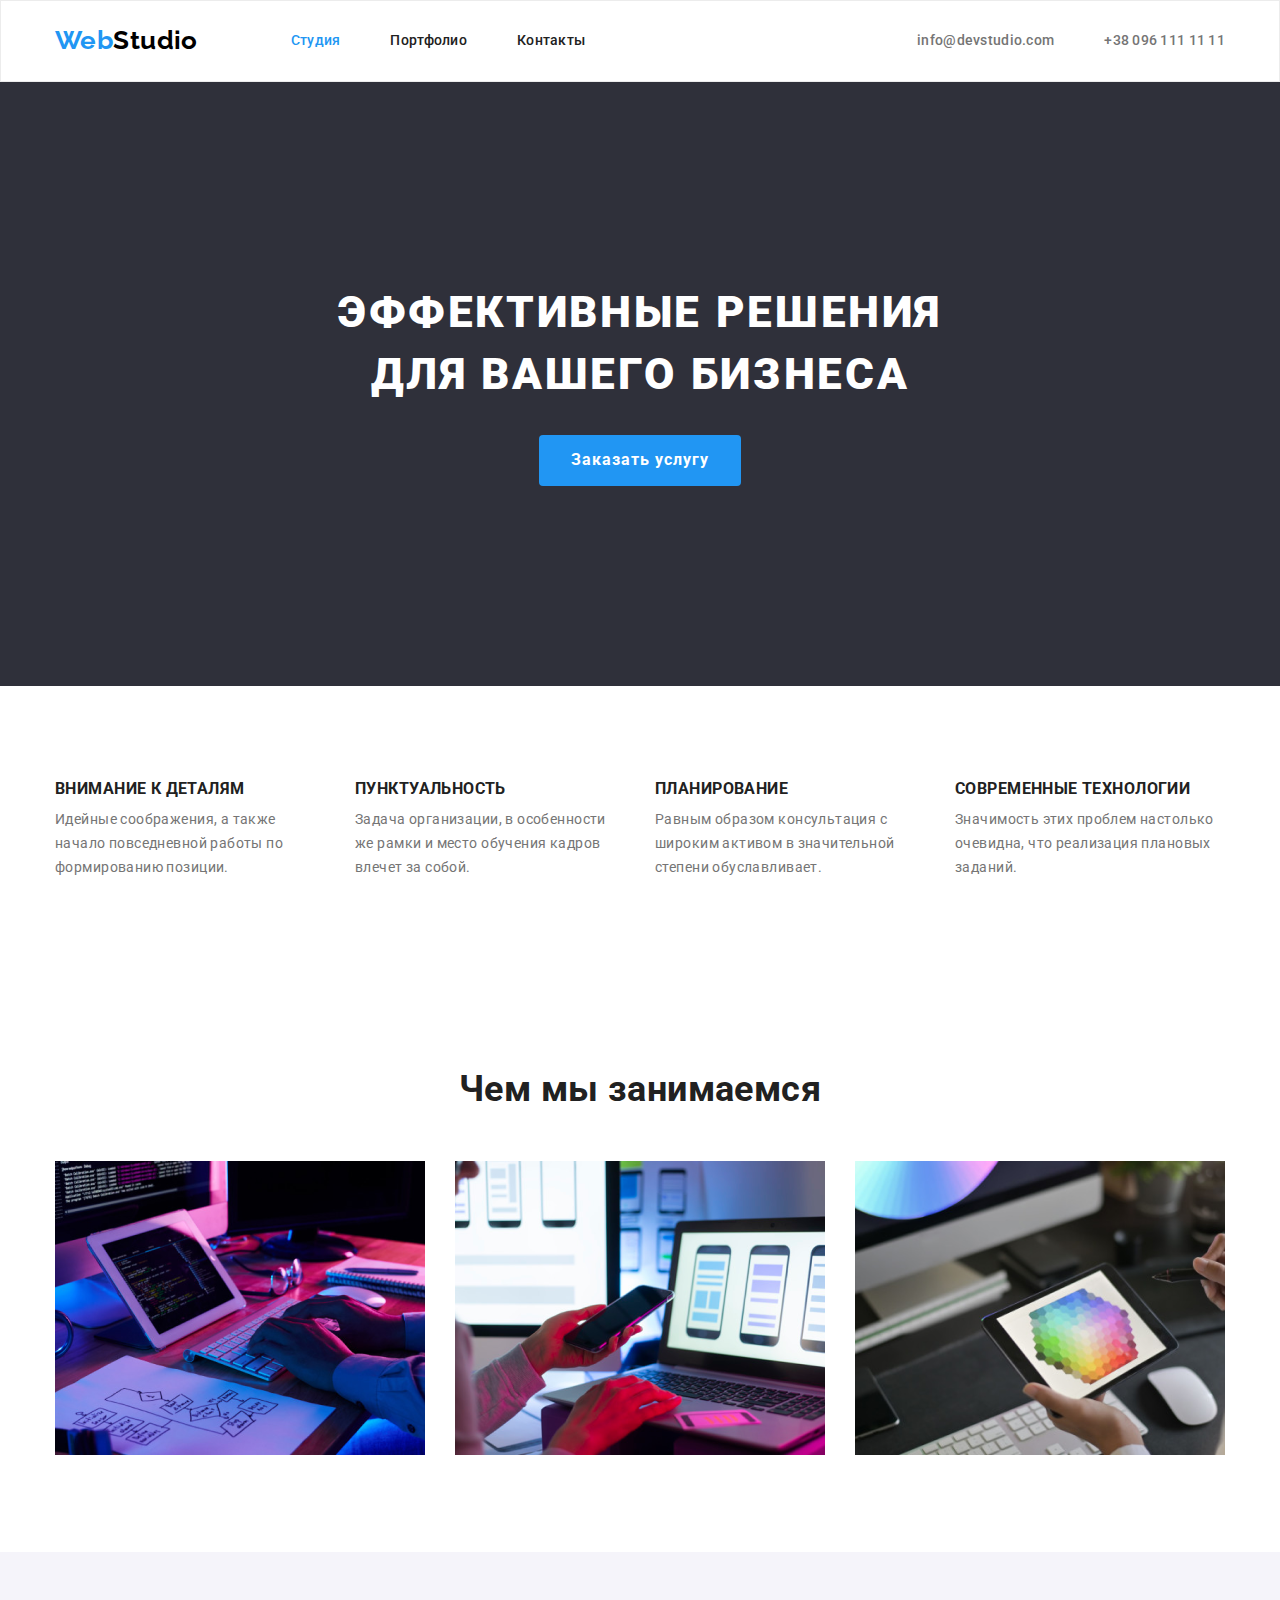
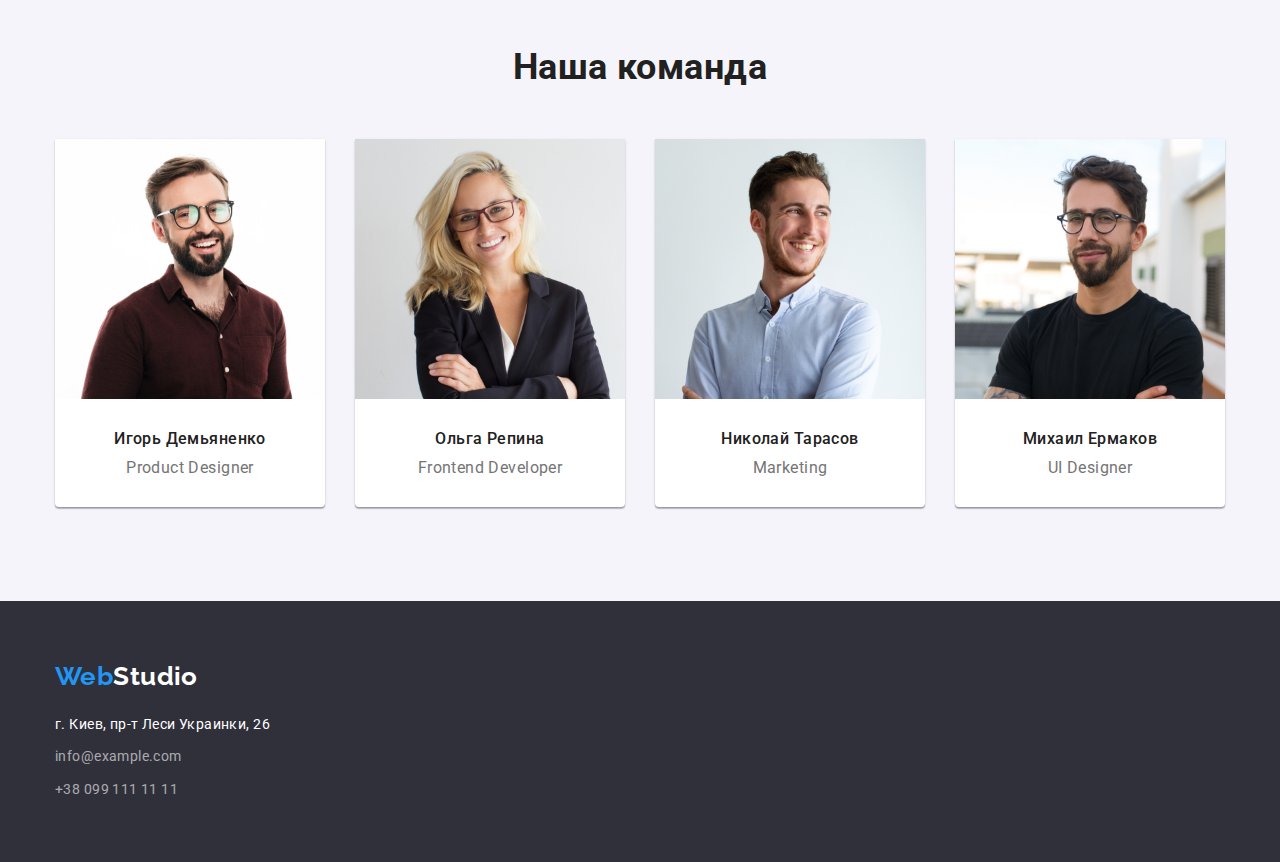
==== index.html @ e2a8f476 "перенесено файлы с 3 работы" ====
<!DOCTYPE html>
<html lang="en">
  <head>
    <meta charset="UTF-8" />
    <meta name="viewport" content="width=device-width, initial-scale=1.0" />
    <title>WebStudio</title>
    <link
      href="https://fonts.googleapis.com/css2?family=Raleway:wght@700&family=Roboto:wght@400;500;700;900&display=swap"
      rel="stylesheet"
    />
    <link rel="stylesheet" href="./style/normalize.css" />
    <link rel="stylesheet" href="./style/styles.css" />
  </head>

  <body>
    <header>
      <div class="container main-nav">
        <nav class="main-nav">
          <a class="logo link" href="index.html"
            >Web<span class="studio">Studio</span></a
          >
          <ul class="site-nav list">
            <li class="item">
              <a class="current link" href="index.html">Студия</a>
            </li>
            <li class="item">
              <a class="link" href="portfolio.html">Портфолио</a>
            </li>
            <li class="item"><a class="link" href="">Контакты</a></li>
          </ul>
        </nav>
        <ul class="site-nav list contacts">
          <li class="item">
            <a class="link" href="mailto:info@devstudio.com"
              >info@devstudio.com</a
            >
          </li>
          <li class="item">
            <a class="link" href="tel:+380961111111">+38 096 111 11 11</a>
          </li>
        </ul>
      </div>
    </header>
    <main class="main-content">
      <section class="hero">
        <div class="container">
          <h1 class="hero-title">Эффективные решения для вашего бизнеса</h1>
          <a class="button link" href="">Заказать услугу</a>
        </div>
      </section>
      <section class="features section">
        <div class="container">
          <h2 class="hidden">Особенности</h2>
          <ul class="list">
            <li class="item">
              <h3 class="subtitle">Внимание к деталям</h3>
              <p class="paragraph">
                Идейные соображения, а также начало повседневной работы по
                формированию позиции.
              </p>
            </li>
            <li class="item">
              <h3 class="subtitle">Пунктуальность</h3>
              <p class="paragraph">
                Задача организации, в особенности же рамки и место обучения
                кадров влечет за собой.
              </p>
            </li>
            <li class="item">
              <h3 class="subtitle">Планирование</h3>
              <p class="paragraph">
                Равным образом консультация с широким активом в значительной
                степени обуславливает.
              </p>
            </li>
            <li class="item">
              <h3 class="subtitle">Современные технологии</h3>
              <p class="paragraph">
                Значимость этих проблем настолько очевидна, что реализация
                плановых заданий.
              </p>
            </li>
          </ul>
        </div>
      </section>

      <section class="activity section">
        <div class="container">
          <h2 class="title">Чем мы занимаемся</h2>
          <ul class="list">
            <li class="item">
              <img src="./images/img.png" alt="печатает код" width="370" />
            </li>
            <li class="item">
              <img src="./images/box2.png" alt="выбирает дизайн" width="370" />
            </li>
            <li class="item">
              <img
                src="./images/box3.png"
                alt="выбирает цвет на планшете"
                width="370"
              />
            </li>
          </ul>
        </div>
      </section>
      <section class="team section">
        <div class="container">
          <h2 class="title">Наша команда</h2>
          <ul class="list">
            <li class="box">
              <img src="./images/img0.jpg" alt="Игорь Демьяненко" width="270" />
              <div class="box-footer">
                <h3 class="subtitle">Игорь Демьяненко</h3>
                <p class="paragraph">Product Designer</p>
              </div>
            </li>
            <li class="box">
              <img src="./images/img1.jpg" alt="Ольга Репина" width="270" />
              <div class="box-footer">
                <h3 class="subtitle">Ольга Репина</h3>
                <p class="paragraph">Frontend Developer</p>
              </div>
            </li>
            <li class="box">
              <img src="./images/img2.jpg" alt="Николай Тарасов" width="270" />
              <div class="box-footer">
                <h3 class="subtitle">Николай Тарасов</h3>
                <p class="paragraph">Marketing</p>
              </div>
            </li>
            <li class="box">
              <img src="./images/img3.jpg" alt="Михаил Ермаков" width="270" />
              <div class="box-footer">
                <h3 class="subtitle">Михаил Ермаков</h3>
                <p class="paragraph">UI Designer</p>
              </div>
            </li>
          </ul>
        </div>
      </section>
    </main>
    <footer>
      <div class="container">
        <a class="logo link" href="./index.html"
          >Web<span class="studio-white">Studio</span></a
        >
        <address>
          <p class="location">г. Киев, пр-т Леси Украинки, 26</p>
          <a class="contacts link" href="mailto:info@example.com"
            >info@example.com</a
          >
          <a class="contacts link" href="tel:+380991111111"
            >+38 099 111 11 11</a
          >
        </address>
      </div>
    </footer>
  </body>
</html>
---- style/styles.css ----
/* цвет заголовков #212121; */
/* цвет текста #757575; */
/* акцент  #2196F3; */
/* белий #FFFFFF; */
/* серий бекграунд #2F303A; */
/* бекграунд мейна #E5E5E5; */
/* бекграунд команди #F5F4FA; */
/* контакти color: rgba(255, 255, 255, 0.6); */
:root {
  --title-color: #212121;
  --text-color: #757575;
  --accent-color: #2196f3;
  --white: #ffffff;
  --black: #000000;
  --backgroud-gray: #2f303a;
  --background-main-color: #e5e5e5;
  --baclground-team: #f5f4fa;
  --contacts-color: rgba(255, 255, 255, 0.6);
}

body {
  color: #212121;
  font-family: Roboto;
  letter-spacing: 0.03em;
  font-size: 14px;
  font-style: normal;
  font-weight: 400;
}
.main-content {
  background-color: var(--white);
}
.link {
  text-decoration: none;
}

.list {
  padding: 0;
  margin: 0;
  list-style: none;
  display: flex;
  flex-wrap: wrap;
}

.container {
  width: 1200px;
  margin-left: auto;
  margin-right: auto;
  /* outline: 2px solid tomato; */
  padding-right: 15px;
  padding-left: 15px;
}

.section {
  padding-top: 94px;
  padding-bottom: 94px;
}
/* header */
header {
  background-color: var(--white);
  border: 1px solid#ECECEC;
}

.main-nav {
  display: flex;
  align-items: center;
}

.logo {
  display: block;
  font-family: Raleway;
  font-style: normal;
  color: var(--accent-color);
  font-weight: 700;
  font-size: 26px;
  line-height: 1.2;
}

.studio {
  color: var(--black);
}

.site-nav {
  /* display: flex; */
  margin-left: 93px;
}

.site-nav .item:not(:last-child) {
  margin-right: 50px;
}

.site-nav .link {
  display: block;
  padding-top: 32px;
  padding-bottom: 32px;

  color: var(--title-color);
  font-weight: 500;
  line-height: 1.14;
  letter-spacing: 0.02em;
  text-decoration: none;
}

.link.current {
  color: var(--accent-color);
}

.site-nav .link:hover,
.site-nav .link:focus,
address .contacts:hover,
address .contacts:focus {
  color: var(--accent-color);
}
.contacts .link {
  color: var(--text-color);
}
/* hero */

.hero {
  background-color: var(--backgroud-gray);
  color: var(--white);
  text-align: center;
  padding-top: 200px;
  padding-bottom: 200px;
}

.hero-title {
  margin-top: 0;
  margin-bottom: 30px;
  margin-left: auto;
  margin-right: auto;
  max-width: 700px;
  font-weight: 900;
  font-size: 44px;
  line-height: 1.4;
  letter-spacing: 0.06em;
  text-transform: uppercase;
}
.button {
  display: inline-block;
  border-radius: 4px;
  padding: 10px 32px;
  min-width: 200px;
  color: var(--white);
  background-color: var(--accent-color);
  font-weight: 700;
  font-size: 16px;
  line-height: 1.9;
  letter-spacing: 0.06em;
}

/* features */
.hidden {
  visibility: hidden;
  font-size: 0;
  margin-bottom: 0;
  margin-top: 0;
}

.features .subtitle {
  font-weight: 700;
  line-height: 1.14;
  text-transform: uppercase;
  margin-bottom: 10px;
  margin-top: 0;
}
.features .paragraph {
  line-height: 1.7;
  color: var(--text-color);
  margin-top: 0;
  margin-bottom: 0;
}
.features .item {
  width: calc((100% - 90px) / 4);
}

.features .item:not(:last-child) {
  margin-right: 30px;
}

/* what we do */

.title {
  margin-bottom: 50px;
  margin-top: 0;
  font-weight: 700;
  font-size: 36px;
  line-height: 1.2;
  text-align: center;
}
.activity .item {
  width: calc((100% - 60px) / 3);
  margin-right: 30px;
}
.activity .item:nth-child(3n) {
  margin-right: 0;
}
/* team */
.team {
  background-color: var(--baclground-team);
  padding-top: 94px;
  padding-bottom: 94px;
  text-align: center;
}

.team .box {
  width: calc((100% - 90px) / 4);
  box-shadow: 0px 1px 3px rgba(0, 0, 0, 0.12), 0px 1px 1px rgba(0, 0, 0, 0.14),
    0px 2px 1px rgba(0, 0, 0, 0.2);
  border-radius: 0px 0px 4px 4px;
}
.team .subtitle {
  font-weight: 500;
  font-size: 16px;
  line-height: 1.2;
  margin-top: 0;
  margin-bottom: 10px;
}
.team .paragraph {
  font-size: 16px;
  line-height: 1.2;
  color: var(--text-color);
  margin-top: 0;
  margin-bottom: 0;
}
.team .box:nth-child(4n) {
  margin-right: 0;
}

.box-footer {
  padding-top: 30px;
  padding-bottom: 30px;
}

/* footer */
footer {
  padding-top: 60px;
  padding-bottom: 60px;
  background-color: var(--backgroud-gray);
}
.studio-white {
  color: var(--white);
}
address {
  color: var(--white);
  line-height: 1.7;
  font-style: normal;
}
address .location {
  margin-top: 20px;
  margin-bottom: 9px;
}
.contacts {
  color: var(--contacts-color);
  margin-left: auto;
  margin-bottom: 9px;
}

.contacts:last-child {
  margin-bottom: 0;
}

footer .contacts {
  display: flex;
  flex-direction: column;
}
/* portfolio */

button {
  padding: 6px 22px;
  font-weight: 500;
  font-size: 16px;
  line-height: 1.6;
  text-align: center;
  background-color: var(--baclground-team);
  border: 0;
  border-radius: 4px;
}
button:hover,
button:focus {
  color: var(--white);
  background-color: var(--accent-color);
}

.btn {
  margin-right: 8px;
}

.btn:last-child {
  margin-right: 0;
}

.buttons .list {
  padding-bottom: 50px;
  justify-content: center;
}

.projects {
  display: flex;
  flex-wrap: wrap;
}

.projects-title {
  font-weight: 700;
  font-size: 18px;
  line-height: 2;
  color: var(--title-color);
  letter-spacing: 0.06em;
  margin-top: 0;
  margin-bottom: 4px;
}
.projects .paragraph {
  font-size: 16px;
  line-height: 1.9;
  color: var(--text-color);
  margin-bottom: 0;
  margin-top: 0;
}

.box {
  background-color: var(--white);
  margin-right: 30px;
}
.projects .box:nth-child(3n) {
  margin-right: 0;
}

.projects .box {
  width: calc((100% - 60px) / 3);
  margin-bottom: 30px;
  border: 1px solid #eeeeee;
}
.projects .box:nth-last-child(-n + 3) {
  margin-bottom: 0;
}

.box-caption {
  padding-top: 20px;
  padding-bottom: 20px;
  padding-right: 24px;
  padding-left: 24px;
}
.box img {
  display: block;
}
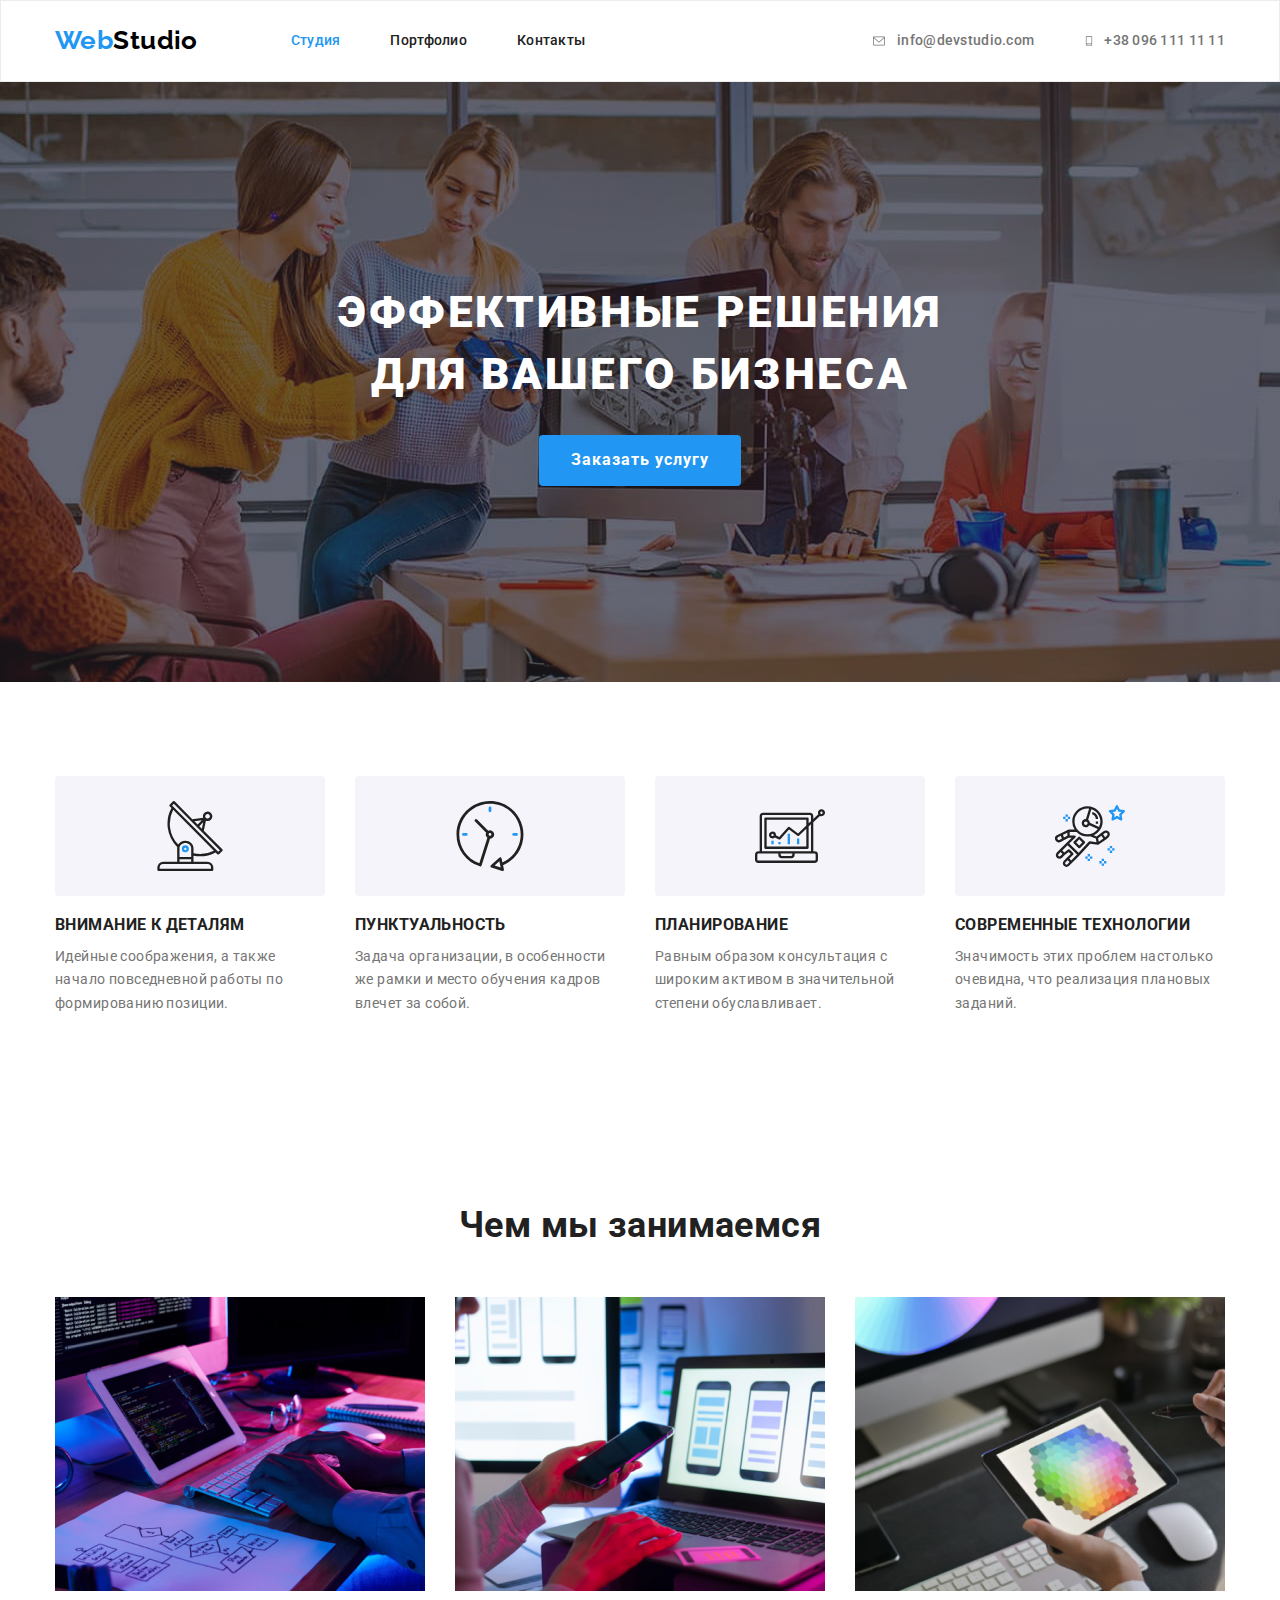
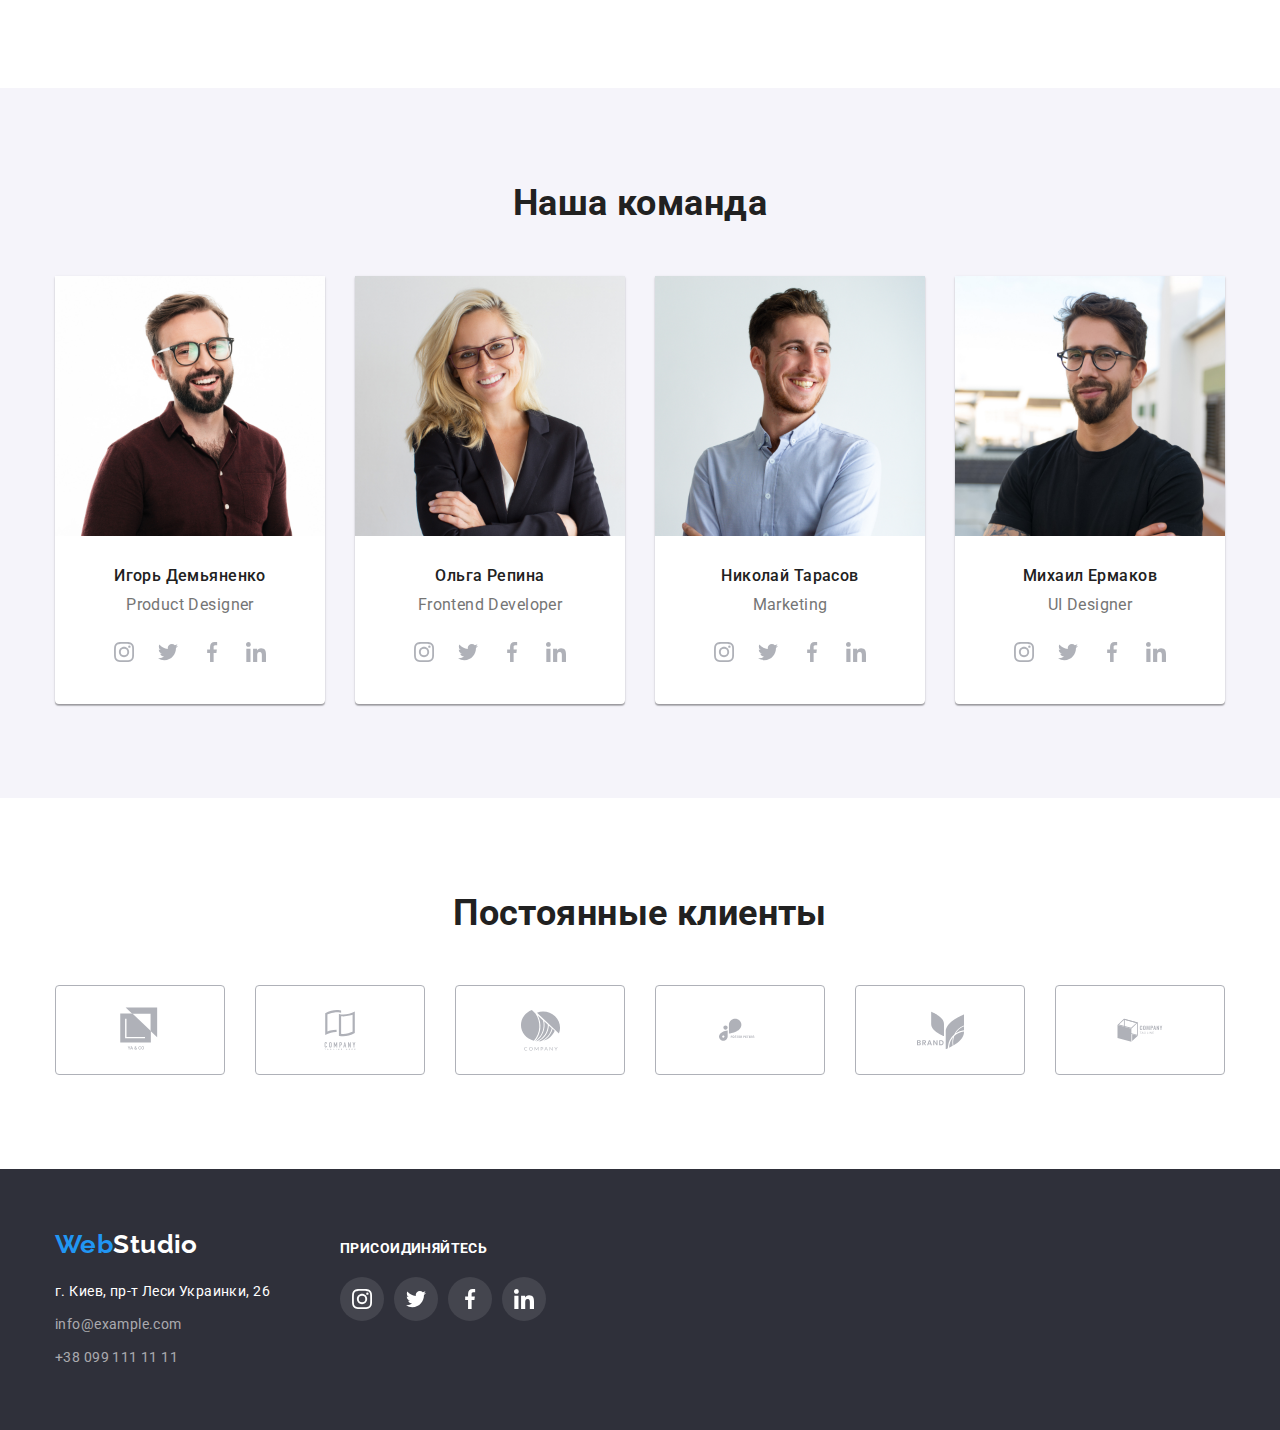
==== commit 645600a0: "Добавлено разметку и оформление всех декоративных элементов (иконок) из макета" ====
--- a/index.html
+++ b/index.html
@@ -31,28 +31,41 @@
         </nav>
         <ul class="site-nav list contacts">
           <li class="item">
-            <a class="link" href="mailto:info@devstudio.com"
+            <a class="link" href="mailto:info@devstudio.com">
+              <svg class="icon" width="16" height="12">
+                <use href="./images/symbol-defs.svg#icon-envelope"></use></svg
               >info@devstudio.com</a
             >
           </li>
           <li class="item">
-            <a class="link" href="tel:+380961111111">+38 096 111 11 11</a>
+            <a class="link" href="tel:+380961111111">
+              <svg class="icon" width="10" height="16">
+                <use href="./images/symbol-defs.svg#icon-smartphone"></use></svg
+              >+38 096 111 11 11</a
+            >
           </li>
         </ul>
       </div>
     </header>
     <main class="main-content">
-      <section class="hero">
-        <div class="container">
-          <h1 class="hero-title">Эффективные решения для вашего бизнеса</h1>
-          <a class="button link" href="">Заказать услугу</a>
-        </div>
-      </section>
+      <div class="overlay">
+        <section class="hero">
+          <div class="container">
+            <h1 class="hero-title">Эффективные решения для вашего бизнеса</h1>
+            <a class="button link" href="">Заказать услугу</a>
+          </div>
+        </section>
+      </div>
       <section class="features section">
         <div class="container">
           <h2 class="hidden">Особенности</h2>
           <ul class="list">
             <li class="item">
+              <div class="frame">
+                <svg class="icon-features" width="70" height="70">
+                  <use href="./images/symbol-defs.svg#icon-antenna"></use>
+                </svg>
+              </div>
               <h3 class="subtitle">Внимание к деталям</h3>
               <p class="paragraph">
                 Идейные соображения, а также начало повседневной работы по
@@ -60,6 +73,11 @@
               </p>
             </li>
             <li class="item">
+              <div class="frame">
+                <svg class="" width="70" height="70">
+                  <use href="./images/symbol-defs.svg#icon-clock"></use>
+                </svg>
+              </div>
               <h3 class="subtitle">Пунктуальность</h3>
               <p class="paragraph">
                 Задача организации, в особенности же рамки и место обучения
@@ -67,6 +85,11 @@
               </p>
             </li>
             <li class="item">
+              <div class="frame">
+                <svg class="" width="70" height="70">
+                  <use href="./images/symbol-defs.svg#icon-diagram"></use>
+                </svg>
+              </div>
               <h3 class="subtitle">Планирование</h3>
               <p class="paragraph">
                 Равным образом консультация с широким активом в значительной
@@ -74,6 +97,11 @@
               </p>
             </li>
             <li class="item">
+              <div class="frame">
+                <svg class="" width="70" height="70">
+                  <use href="./images/symbol-defs.svg#icon-astronaut"></use>
+                </svg>
+              </div>
               <h3 class="subtitle">Современные технологии</h3>
               <p class="paragraph">
                 Значимость этих проблем настолько очевидна, что реализация
@@ -113,6 +141,42 @@
               <div class="box-footer">
                 <h3 class="subtitle">Игорь Демьяненко</h3>
                 <p class="paragraph">Product Designer</p>
+                <ul class="list list-icon">
+                  <li class="item item-icon">
+                    <a class="link link-icon" href="">
+                      <svg class="ikon" width="20" height="20">
+                        <use
+                          href="./images/symbol-defs.svg#icon-instagram"
+                        ></use>
+                      </svg>
+                    </a>
+                  </li>
+                  <li class="">
+                    <a class="link link-icon" href="">
+                      <svg class="ikon" width="20" height="20">
+                        <use href="./images/symbol-defs.svg#icon-twitter"></use>
+                      </svg>
+                    </a>
+                  </li>
+                  <li>
+                    <a class="link link-icon" href="">
+                      <svg class="ikon" width="20" height="20">
+                        <use
+                          href="./images/symbol-defs.svg#icon-facebook"
+                        ></use>
+                      </svg>
+                    </a>
+                  </li>
+                  <li>
+                    <a class="link link-icon" href="">
+                      <svg class="ikon" width="20" height="20">
+                        <use
+                          href="./images/symbol-defs.svg#icon-linkedin"
+                        ></use>
+                      </svg>
+                    </a>
+                  </li>
+                </ul>
               </div>
             </li>
             <li class="box">
@@ -120,6 +184,42 @@
               <div class="box-footer">
                 <h3 class="subtitle">Ольга Репина</h3>
                 <p class="paragraph">Frontend Developer</p>
+                <ul class="list list-icon">
+                  <li class="item item-icon">
+                    <a class="link link-icon" href="">
+                      <svg class="ikon" width="20" height="20">
+                        <use
+                          href="./images/symbol-defs.svg#icon-instagram"
+                        ></use>
+                      </svg>
+                    </a>
+                  </li>
+                  <li class="">
+                    <a class="link link-icon" href="">
+                      <svg class="ikon" width="20" height="20">
+                        <use href="./images/symbol-defs.svg#icon-twitter"></use>
+                      </svg>
+                    </a>
+                  </li>
+                  <li>
+                    <a class="link link-icon" href="">
+                      <svg class="ikon" width="20" height="20">
+                        <use
+                          href="./images/symbol-defs.svg#icon-facebook"
+                        ></use>
+                      </svg>
+                    </a>
+                  </li>
+                  <li>
+                    <a class="link link-icon" href="">
+                      <svg class="ikon" width="20" height="20">
+                        <use
+                          href="./images/symbol-defs.svg#icon-linkedin"
+                        ></use>
+                      </svg>
+                    </a>
+                  </li>
+                </ul>
               </div>
             </li>
             <li class="box">
@@ -127,6 +227,42 @@
               <div class="box-footer">
                 <h3 class="subtitle">Николай Тарасов</h3>
                 <p class="paragraph">Marketing</p>
+                <ul class="list list-icon">
+                  <li class="item item-icon">
+                    <a class="link link-icon" href="">
+                      <svg class="ikon" width="20" height="20">
+                        <use
+                          href="./images/symbol-defs.svg#icon-instagram"
+                        ></use>
+                      </svg>
+                    </a>
+                  </li>
+                  <li class="">
+                    <a class="link link-icon" href="">
+                      <svg class="ikon" width="20" height="20">
+                        <use href="./images/symbol-defs.svg#icon-twitter"></use>
+                      </svg>
+                    </a>
+                  </li>
+                  <li>
+                    <a class="link link-icon" href="">
+                      <svg class="ikon" width="20" height="20">
+                        <use
+                          href="./images/symbol-defs.svg#icon-facebook"
+                        ></use>
+                      </svg>
+                    </a>
+                  </li>
+                  <li>
+                    <a class="link link-icon" href="">
+                      <svg class="ikon" width="20" height="20">
+                        <use
+                          href="./images/symbol-defs.svg#icon-linkedin"
+                        ></use>
+                      </svg>
+                    </a>
+                  </li>
+                </ul>
               </div>
             </li>
             <li class="box">
@@ -134,26 +270,152 @@
               <div class="box-footer">
                 <h3 class="subtitle">Михаил Ермаков</h3>
                 <p class="paragraph">UI Designer</p>
-              </div>
+                <ul class="list list-icon">
+                  <li class=" ">
+                    <a class="link link-icon" href="">
+                      <svg class="ikon" width="20" height="20">
+                        <use
+                          href="./images/symbol-defs.svg#icon-instagram"
+                        ></use>
+                      </svg>
+                    </a>
+                  </li>
+                  <li class="">
+                    <a class="link link-icon" href="">
+                      <svg class="ikon" width="20" height="20">
+                        <use href="./images/symbol-defs.svg#icon-twitter"></use>
+                      </svg>
+                    </a>
+                  </li>
+                  <li>
+                    <a class="link link-icon" href="">
+                      <svg class="ikon" width="20" height="20">
+                        <use
+                          href="./images/symbol-defs.svg#icon-facebook"
+                        ></use>
+                      </svg>
+                    </a>
+                  </li>
+                  <li class="link link-icon">
+                    <a class="link link-icon" href="">
+                      <svg class="ikon" width="20" height="20">
+                        <use
+                          href="./images/symbol-defs.svg#icon-linkedin"
+                        ></use>
+                      </svg>
+                    </a>
+                  </li>
+                </ul>
+              </div>
+            </li>
+          </ul>
+        </div>
+      </section>
+      <section class="section clients">
+        <div class="container">
+          <h2 class="title">Постоянные клиенты</h2>
+          <ul class="list">
+            <li class="item-logo">
+              <a class="link logo-link" href="">
+                <svg width="45" height="50">
+                  <use href="./images/symbol-defs.svg#icon-logo-1"></use>
+                </svg>
+              </a>
+            </li>
+            <li class="item-logo">
+              <a class="link logo-link" href="">
+                <svg width="40" height="52">
+                  <use href="./images/symbol-defs.svg#icon-logo-2"></use>
+                </svg>
+              </a>
+            </li>
+            <li class="item-logo">
+              <a class="link logo-link" href="">
+                <svg width="41" height="43">
+                  <use href="./images/symbol-defs.svg#icon-logo-3"></use>
+                </svg>
+              </a>
+            </li>
+            <li class="item-logo">
+              <a class="link logo-link" href="">
+                <svg width="80" height="42">
+                  <use href="./images/symbol-defs.svg#icon-logo-4"></use>
+                </svg>
+              </a>
+            </li>
+            <li class="item-logo">
+              <a class="link logo-link" href="">
+                <svg width="59" height="47">
+                  <use href="./images/symbol-defs.svg#icon-logo-5"></use>
+                </svg>
+              </a>
+            </li>
+            <li class="item-logo">
+              <a class="link logo-link" href="">
+                <svg width="88" height="45">
+                  <use href="./images/symbol-defs.svg#icon-logo-6 "></use>
+                </svg>
+              </a>
             </li>
           </ul>
         </div>
       </section>
     </main>
-    <footer>
-      <div class="container">
-        <a class="logo link" href="./index.html"
-          >Web<span class="studio-white">Studio</span></a
-        >
-        <address>
-          <p class="location">г. Киев, пр-т Леси Украинки, 26</p>
-          <a class="contacts link" href="mailto:info@example.com"
-            >info@example.com</a
+    <footer class="page-footer">
+      <div class="container footer">
+        <div>
+          <a class="logo link" href="./index.html"
+            >Web<span class="studio-white">Studio</span></a
           >
-          <a class="contacts link" href="tel:+380991111111"
-            >+38 099 111 11 11</a
-          >
-        </address>
+          <address>
+            <p class="location">г. Киев, пр-т Леси Украинки, 26</p>
+            <ul class="list list-colum">
+              <li class="contact-item">
+                <a class="footer-contacts link" href="mailto:info@example.com"
+                  >info@example.com</a
+                >
+              </li>
+              <li class="contact-item">
+                <a class="footer-contacts link" href="tel:+380991111111"
+                  >+38 099 111 11 11</a
+                >
+              </li>
+            </ul>
+          </address>
+        </div>
+        <div class="join">
+          <b>Присоидиняйтесь</b>
+          <ul class="list">
+            <li>
+              <a class="link-icon link-icon-2 link" href="">
+                <svg width="20" height="20">
+                  <use href="./images/symbol-defs.svg#icon-instagram"></use>
+                </svg>
+              </a>
+            </li>
+            <li>
+              <a class="link-icon link-icon-2 link" href="">
+                <svg width="20" height="20">
+                  <use href="./images/symbol-defs.svg#icon-twitter"></use>
+                </svg>
+              </a>
+            </li>
+            <li>
+              <a class="link-icon link-icon-2 link" href="">
+                <svg width="20" height="20">
+                  <use href="./images/symbol-defs.svg#icon-facebook"></use>
+                </svg>
+              </a>
+            </li>
+            <li>
+              <a class="link-icon link-icon-2 link" href="">
+                <svg width="20" height="20">
+                  <use href="./images/symbol-defs.svg#icon-linkedin"></use>
+                </svg>
+              </a>
+            </li>
+          </ul>
+        </div>
       </div>
     </footer>
   </body>
--- a/style/styles.css
+++ b/style/styles.css
@@ -80,7 +80,6 @@
 }
 
 .site-nav {
-  /* display: flex; */
   margin-left: 93px;
 }
 
@@ -106,21 +105,50 @@
 
 .site-nav .link:hover,
 .site-nav .link:focus,
-address .contacts:hover,
-address .contacts:focus {
+address .footer-contacts:hover,
+address .footer-contacts:focus {
   color: var(--accent-color);
 }
 .contacts .link {
   color: var(--text-color);
-}
+  display: inline-flex;
+  align-items: center;
+}
+.contacts {
+  margin-left: auto;
+}
+.contacts .link:hover,
+.contacts .link:focus {
+  fill: var(--accent-color);
+}
+.icon {
+  margin-right: 10px;
+  fill: currentColor;
+}
+
 /* hero */
 
 .hero {
-  background-color: var(--backgroud-gray);
   color: var(--white);
   text-align: center;
   padding-top: 200px;
   padding-bottom: 200px;
+}
+
+.overlay {
+  height: 600px;
+  background-color: var(--backgroud-gray);
+  /* max-width: 1600px; */
+  margin-left: auto;
+  margin-right: auto;
+  background-image: linear-gradient(
+      to right,
+      rgba(47, 48, 58, 0.4),
+      rgba(47, 48, 58, 0.4)
+    ),
+    url(../images/overley.jpg);
+  background-position: center;
+  background-repeat: no-repeat;
 }
 
 .hero-title {
@@ -176,6 +204,16 @@
 .features .item:not(:last-child) {
   margin-right: 30px;
 }
+.frame {
+  display: flex;
+  justify-content: center;
+  align-items: center;
+  background-color: var(--baclground-team);
+  border-radius: 4px;
+  width: 270px;
+  height: 120px;
+  margin-bottom: 20px;
+}
 
 /* what we do */
 
@@ -220,7 +258,7 @@
   line-height: 1.2;
   color: var(--text-color);
   margin-top: 0;
-  margin-bottom: 0;
+  margin-bottom: 16px;
 }
 .team .box:nth-child(4n) {
   margin-right: 0;
@@ -231,8 +269,54 @@
   padding-bottom: 30px;
 }
 
+/* links to social networks */
+
+.link-icon {
+  display: flex;
+  justify-content: center;
+  align-items: center;
+  border-radius: 50%;
+  width: 44px;
+  height: 44px;
+  fill: #afb1b8;
+}
+.link-icon:hover {
+  background-color: var(--accent-color);
+  fill: white;
+}
+
+.list-icon {
+  justify-content: center;
+}
+/* clients */
+.item-logo {
+  margin-right: 30px;
+}
+
+.item-logo:nth-child(6n) {
+  margin-right: 0;
+}
+.logo-link {
+  display: flex;
+  justify-content: center;
+  align-items: center;
+  width: 170px;
+  height: 90px;
+  border-radius: 4px;
+  border: 1px solid #afb1b8;
+  fill: #afb1b8;
+}
+
+.item-logo .logo-link:hover {
+  fill: var(--accent-color);
+  border-color: var(--accent-color);
+}
+.wer:hover {
+  border: var(--accent-color);
+}
+
 /* footer */
-footer {
+.page-footer {
   padding-top: 60px;
   padding-bottom: 60px;
   background-color: var(--backgroud-gray);
@@ -240,6 +324,10 @@
 .studio-white {
   color: var(--white);
 }
+
+.list-colum {
+  flex-direction: column;
+}
 address {
   color: var(--white);
   line-height: 1.7;
@@ -249,19 +337,42 @@
   margin-top: 20px;
   margin-bottom: 9px;
 }
-.contacts {
+
+.footer-contacts {
   color: var(--contacts-color);
-  margin-left: auto;
+}
+.contact-item {
   margin-bottom: 9px;
 }
 
-.contacts:last-child {
+.contact-item:last-child {
   margin-bottom: 0;
 }
 
-footer .contacts {
-  display: flex;
-  flex-direction: column;
+.footer {
+  display: flex;
+  align-items: baseline;
+}
+b {
+  font-weight: 700;
+  line-height: 1.14;
+  text-transform: uppercase;
+  color: var(--white);
+}
+.link-icon-2 {
+  margin-right: 10px;
+  border-radius: 50%;
+  width: 44px;
+  height: 44px;
+  fill: var(--white);
+  background-color: rgba(255, 255, 255, 0.1);
+}
+
+.join .list {
+  margin-top: 20px;
+}
+.join {
+  margin-left: 70px;
 }
 /* portfolio */
 
@@ -274,11 +385,14 @@
   background-color: var(--baclground-team);
   border: 0;
   border-radius: 4px;
+  cursor: pointer;
 }
 button:hover,
 button:focus {
   color: var(--white);
   background-color: var(--accent-color);
+  box-shadow: 0px 3px 1px rgba(0, 0, 0, 0.1), 0px 1px 2px rgba(0, 0, 0, 0.08),
+    0px 2px 2px rgba(0, 0, 0, 0.12);
 }
 
 .btn {
@@ -327,18 +441,26 @@
 .projects .box {
   width: calc((100% - 60px) / 3);
   margin-bottom: 30px;
-  border: 1px solid #eeeeee;
+  border-top-left-radius: 5px;
+  border-top-right-radius: 5px;
+  overflow: hidden;
 }
 .projects .box:nth-last-child(-n + 3) {
   margin-bottom: 0;
 }
-
+.projects .box:hover {
+  box-shadow: 0px 1px 3px rgba(0, 0, 0, 0.12), 0px 1px 1px rgba(0, 0, 0, 0.14),
+    0px 2px 1px rgba(0, 0, 0, 0.2);
+}
 .box-caption {
-  padding-top: 20px;
-  padding-bottom: 20px;
-  padding-right: 24px;
-  padding-left: 24px;
+  padding: 20px 24px;
+  border: 1px solid #eeeeee;
+  box-sizing: border-box;
+  border-bottom-left-radius: 5px;
+  border-bottom-right-radius: 5px;
 }
 .box img {
   display: block;
-}
+  max-width: 100%;
+  height: auto;
+}
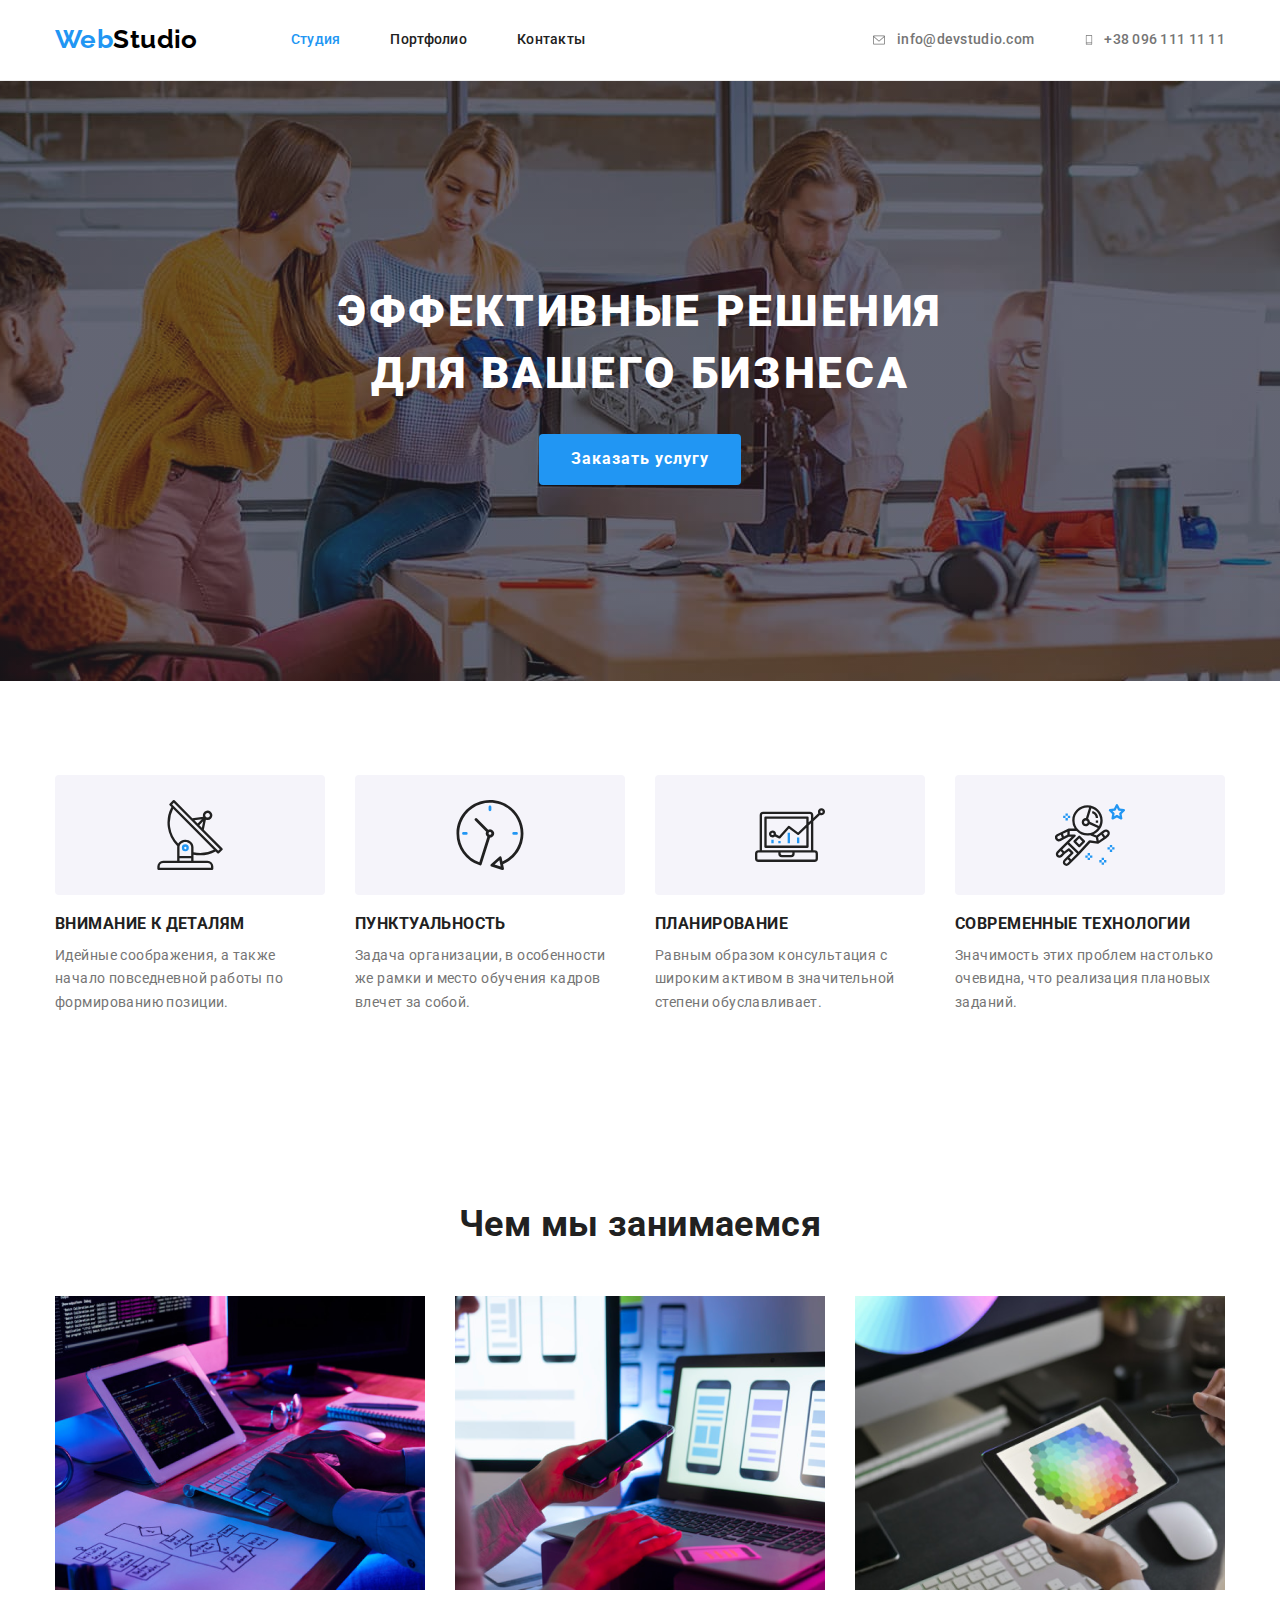
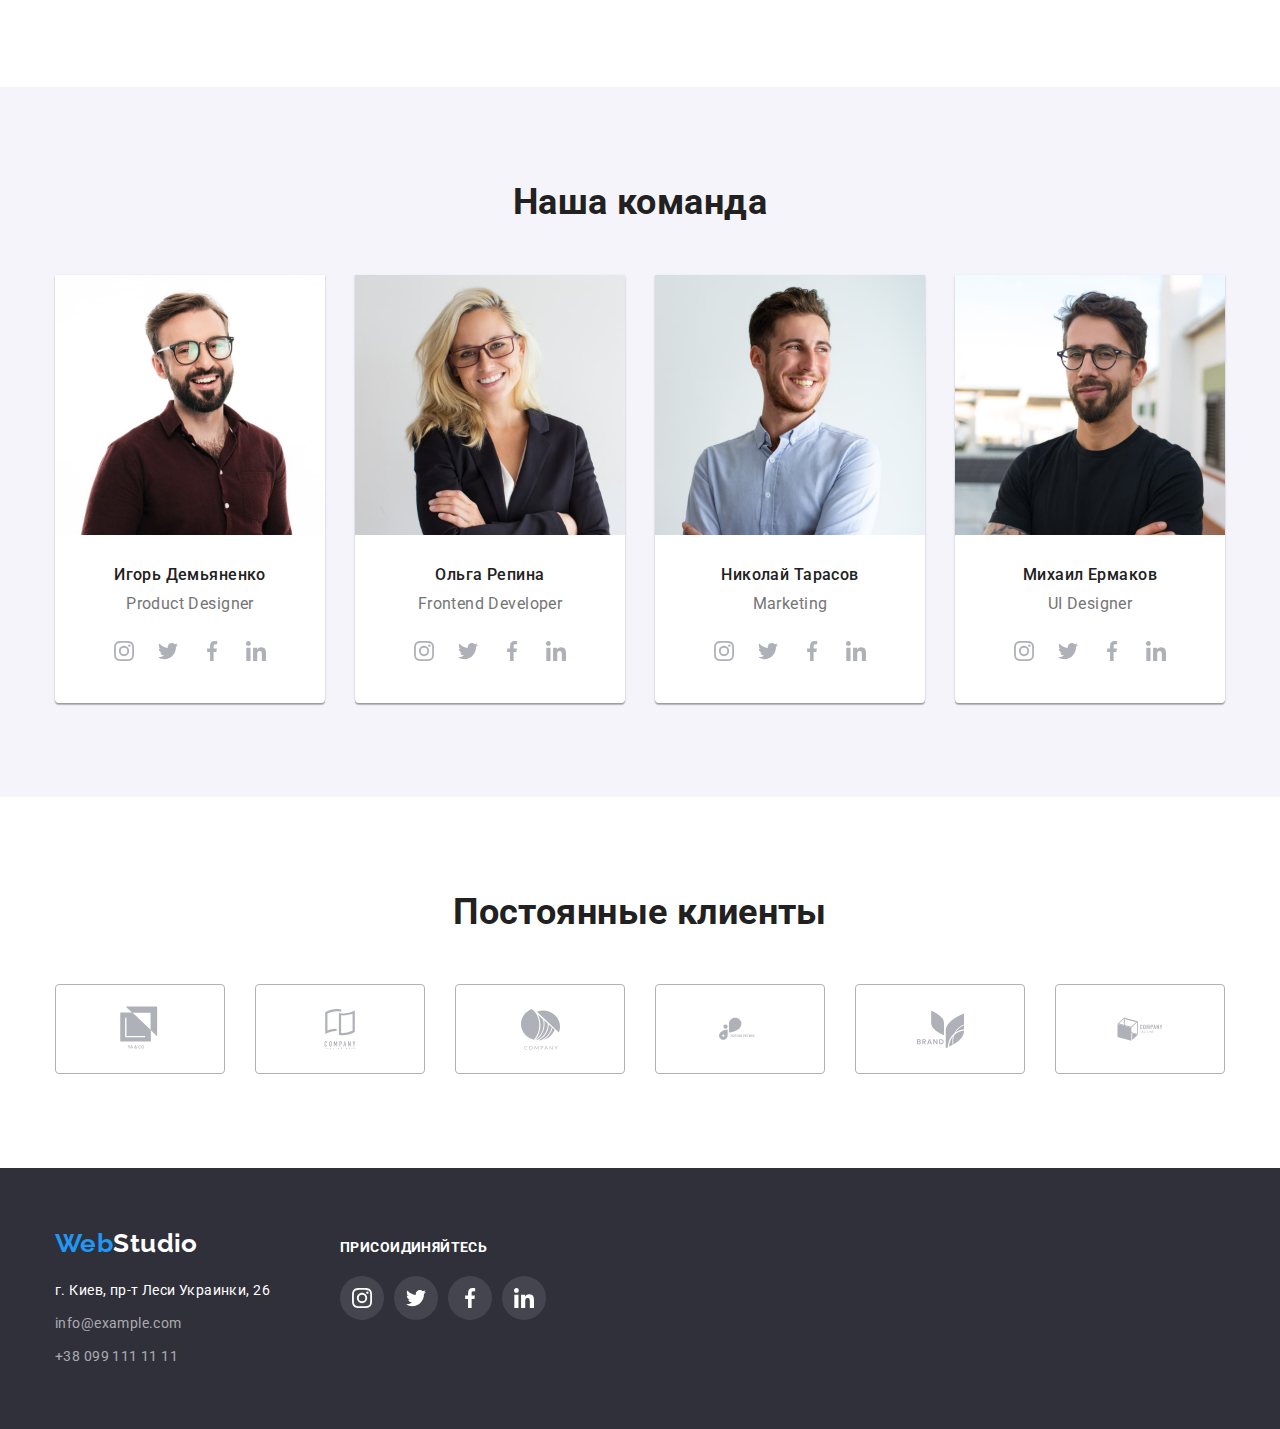
==== commit 9be6df7f: "исправлены ошибки" ====
--- a/index.html
+++ b/index.html
@@ -8,8 +8,8 @@
       href="https://fonts.googleapis.com/css2?family=Raleway:wght@700&family=Roboto:wght@400;500;700;900&display=swap"
       rel="stylesheet"
     />
-    <link rel="stylesheet" href="./style/normalize.css" />
-    <link rel="stylesheet" href="./style/styles.css" />
+    <link rel="stylesheet" href="./css/normalize.css" />
+    <link rel="stylesheet" href="./css/styles.css" />
   </head>
 
   <body>
--- a/css/styles.css
+++ b/css/styles.css
@@ -0,0 +1,467 @@
+/* цвет заголовков #212121; */
+/* цвет текста #757575; */
+/* акцент  #2196F3; */
+/* белий #FFFFFF; */
+/* серий бекграунд #2F303A; */
+/* бекграунд мейна #E5E5E5; */
+/* бекграунд команди #F5F4FA; */
+/* контакти color: rgba(255, 255, 255, 0.6); */
+:root {
+  --title-color: #212121;
+  --text-color: #757575;
+  --accent-color: #2196f3;
+  --white: #ffffff;
+  --black: #000000;
+  --backgroud-gray: #2f303a;
+  --background-main-color: #e5e5e5;
+  --baclground-team: #f5f4fa;
+  --contacts-color: rgba(255, 255, 255, 0.6);
+}
+
+body {
+  color: #212121;
+  font-family: Roboto;
+  letter-spacing: 0.03em;
+  font-size: 14px;
+  font-style: normal;
+  font-weight: 400;
+}
+.main-content {
+  background-color: var(--white);
+}
+.link {
+  text-decoration: none;
+}
+
+.list {
+  padding: 0;
+  margin: 0;
+  list-style: none;
+  display: flex;
+  flex-wrap: wrap;
+}
+
+.container {
+  width: 1200px;
+  margin-left: auto;
+  margin-right: auto;
+  /* outline: 2px solid tomato; */
+  padding-right: 15px;
+  padding-left: 15px;
+}
+
+.section {
+  padding-top: 94px;
+  padding-bottom: 94px;
+}
+/* header */
+header {
+  background-color: var(--white);
+  border-bottom: 1px solid#ECECEC;
+}
+
+.main-nav {
+  display: flex;
+  align-items: center;
+}
+
+.logo {
+  display: block;
+  font-family: Raleway;
+  font-style: normal;
+  color: var(--accent-color);
+  font-weight: 700;
+  font-size: 26px;
+  line-height: 1.2;
+}
+
+.studio {
+  color: var(--black);
+}
+
+.site-nav {
+  margin-left: 93px;
+}
+
+.site-nav .item:not(:last-child) {
+  margin-right: 50px;
+}
+
+.site-nav .link {
+  display: block;
+  padding-top: 32px;
+  padding-bottom: 32px;
+
+  color: var(--title-color);
+  font-weight: 500;
+  line-height: 1.14;
+  letter-spacing: 0.02em;
+  text-decoration: none;
+}
+
+.link.current {
+  color: var(--accent-color);
+}
+
+.site-nav .link:hover,
+.site-nav .link:focus,
+.footer-contacts:hover,
+.footer-contacts:focus {
+  color: var(--accent-color);
+}
+.contacts .link {
+  color: var(--text-color);
+  display: flex;
+  align-items: center;
+}
+.contacts {
+  margin-left: auto;
+}
+.contacts .link:hover,
+.contacts .link:focus {
+  fill: var(--accent-color);
+}
+.icon {
+  margin-right: 10px;
+  fill: currentColor;
+}
+
+/* hero */
+
+.hero {
+  color: var(--white);
+  text-align: center;
+  padding-top: 200px;
+  padding-bottom: 200px;
+}
+
+.overlay {
+  height: 600px;
+  background-color: var(--backgroud-gray);
+  /* max-width: 1600px; */
+  margin-left: auto;
+  margin-right: auto;
+  background-image: linear-gradient(
+      to right,
+      rgba(47, 48, 58, 0.4),
+      rgba(47, 48, 58, 0.4)
+    ),
+    url(../images/overley.jpg);
+  background-position: center;
+  background-repeat: no-repeat;
+}
+
+.hero-title {
+  margin-top: 0;
+  margin-bottom: 30px;
+  margin-left: auto;
+  margin-right: auto;
+  max-width: 700px;
+  font-weight: 900;
+  font-size: 44px;
+  line-height: 1.4;
+  letter-spacing: 0.06em;
+  text-transform: uppercase;
+}
+.button {
+  display: inline-block;
+  border-radius: 4px;
+  padding: 10px 32px;
+  min-width: 200px;
+  color: var(--white);
+  background-color: var(--accent-color);
+  font-weight: 700;
+  font-size: 16px;
+  line-height: 1.9;
+  letter-spacing: 0.06em;
+}
+
+/* features */
+.hidden {
+  visibility: hidden;
+  font-size: 0;
+  margin-bottom: 0;
+  margin-top: 0;
+}
+
+.features .subtitle {
+  font-weight: 700;
+  line-height: 1.14;
+  text-transform: uppercase;
+  margin-bottom: 10px;
+  margin-top: 0;
+}
+.features .paragraph {
+  line-height: 1.7;
+  color: var(--text-color);
+  margin-top: 0;
+  margin-bottom: 0;
+}
+.features .item {
+  width: calc((100% - 90px) / 4);
+}
+
+.features .item:not(:last-child) {
+  margin-right: 30px;
+}
+.frame {
+  display: flex;
+  justify-content: center;
+  align-items: center;
+  background-color: var(--baclground-team);
+  border-radius: 4px;
+  width: 270px;
+  height: 120px;
+  margin-bottom: 20px;
+}
+
+/* what we do */
+
+.title {
+  margin-bottom: 50px;
+  margin-top: 0;
+  font-weight: 700;
+  font-size: 36px;
+  line-height: 1.2;
+  text-align: center;
+}
+.activity .item {
+  width: calc((100% - 60px) / 3);
+  margin-right: 30px;
+}
+.activity .item:nth-child(3n) {
+  margin-right: 0;
+}
+/* team */
+.team {
+  background-color: var(--baclground-team);
+  padding-top: 94px;
+  padding-bottom: 94px;
+  text-align: center;
+}
+
+.team .box {
+  width: calc((100% - 90px) / 4);
+  box-shadow: 0px 1px 3px rgba(0, 0, 0, 0.12), 0px 1px 1px rgba(0, 0, 0, 0.14),
+    0px 2px 1px rgba(0, 0, 0, 0.2);
+  border-radius: 0px 0px 4px 4px;
+}
+.team .subtitle {
+  font-weight: 500;
+  font-size: 16px;
+  line-height: 1.2;
+  margin-top: 0;
+  margin-bottom: 10px;
+}
+.team .paragraph {
+  font-size: 16px;
+  line-height: 1.2;
+  color: var(--text-color);
+  margin-top: 0;
+  margin-bottom: 16px;
+}
+.team .box:nth-child(4n) {
+  margin-right: 0;
+}
+
+.box-footer {
+  padding-top: 30px;
+  padding-bottom: 30px;
+}
+
+/* links to social networks */
+
+.link-icon {
+  display: flex;
+  justify-content: center;
+  align-items: center;
+  border-radius: 50%;
+  width: 44px;
+  height: 44px;
+  fill: #afb1b8;
+}
+.link-icon:hover,
+.link-icon:focus {
+  background-color: var(--accent-color);
+  fill: white;
+}
+
+.list-icon {
+  justify-content: center;
+}
+/* clients */
+.item-logo {
+  margin-right: 30px;
+}
+
+.item-logo:nth-child(6n) {
+  margin-right: 0;
+}
+.logo-link {
+  display: flex;
+  justify-content: center;
+  align-items: center;
+  width: 170px;
+  height: 90px;
+  border-radius: 4px;
+  border: 1px solid #afb1b8;
+  fill: #afb1b8;
+}
+
+.item-logo .logo-link:hover,
+.item-logo .logo-link:focus {
+  fill: var(--accent-color);
+  border-color: var(--accent-color);
+}
+
+/* footer */
+.page-footer {
+  padding-top: 60px;
+  padding-bottom: 60px;
+  background-color: var(--backgroud-gray);
+}
+.studio-white {
+  color: var(--white);
+}
+
+.list-colum {
+  flex-direction: column;
+}
+address {
+  color: var(--white);
+  line-height: 1.7;
+  font-style: normal;
+}
+address .location {
+  margin-top: 20px;
+  margin-bottom: 9px;
+}
+
+.footer-contacts {
+  color: var(--contacts-color);
+}
+.contact-item {
+  margin-bottom: 9px;
+}
+
+.contact-item:last-child {
+  margin-bottom: 0;
+}
+
+.footer {
+  display: flex;
+  align-items: baseline;
+}
+b {
+  font-weight: 700;
+  line-height: 1.14;
+  text-transform: uppercase;
+  color: var(--white);
+}
+.link-icon-2 {
+  margin-right: 10px;
+  border-radius: 50%;
+  width: 44px;
+  height: 44px;
+  fill: var(--white);
+  background-color: rgba(255, 255, 255, 0.1);
+}
+
+.join .list {
+  margin-top: 20px;
+}
+.join {
+  margin-left: 70px;
+}
+/* portfolio */
+
+button {
+  padding: 6px 22px;
+  font-weight: 500;
+  font-size: 16px;
+  line-height: 1.6;
+  text-align: center;
+  background-color: var(--baclground-team);
+  border: 0;
+  border-radius: 4px;
+  cursor: pointer;
+}
+button:hover,
+button:focus {
+  color: var(--white);
+  background-color: var(--accent-color);
+  box-shadow: 0px 3px 1px rgba(0, 0, 0, 0.1), 0px 1px 2px rgba(0, 0, 0, 0.08),
+    0px 2px 2px rgba(0, 0, 0, 0.12);
+}
+
+.btn {
+  margin-right: 8px;
+}
+
+.btn:last-child {
+  margin-right: 0;
+}
+.buttons {
+  padding-bottom: 50px;
+}
+
+.buttons .list {
+  justify-content: center;
+}
+
+.projects {
+  display: flex;
+  flex-wrap: wrap;
+}
+
+.projects-title {
+  font-weight: 700;
+  font-size: 18px;
+  line-height: 2;
+  color: var(--title-color);
+  letter-spacing: 0.06em;
+  margin-top: 0;
+  margin-bottom: 4px;
+}
+.projects .paragraph {
+  font-size: 16px;
+  line-height: 1.9;
+  color: var(--text-color);
+  margin-bottom: 0;
+  margin-top: 0;
+}
+
+.box {
+  background-color: var(--white);
+  margin-right: 30px;
+}
+.projects .box:nth-child(3n) {
+  margin-right: 0;
+}
+
+.projects .box {
+  width: calc((100% - 60px) / 3);
+  margin-bottom: 30px;
+  border-top-left-radius: 5px;
+  border-top-right-radius: 5px;
+  overflow: hidden;
+}
+.projects .box:nth-last-child(-n + 3) {
+  margin-bottom: 0;
+}
+.projects .box:hover {
+  box-shadow: 0px 1px 3px rgba(0, 0, 0, 0.12), 0px 1px 1px rgba(0, 0, 0, 0.14),
+    0px 2px 1px rgba(0, 0, 0, 0.2);
+}
+.box-caption {
+  padding: 20px 24px;
+  border: 1px solid #eeeeee;
+  box-sizing: border-box;
+  border-bottom-left-radius: 5px;
+  border-bottom-right-radius: 5px;
+}
+.box img {
+  display: block;
+  max-width: 100%;
+  height: auto;
+}
